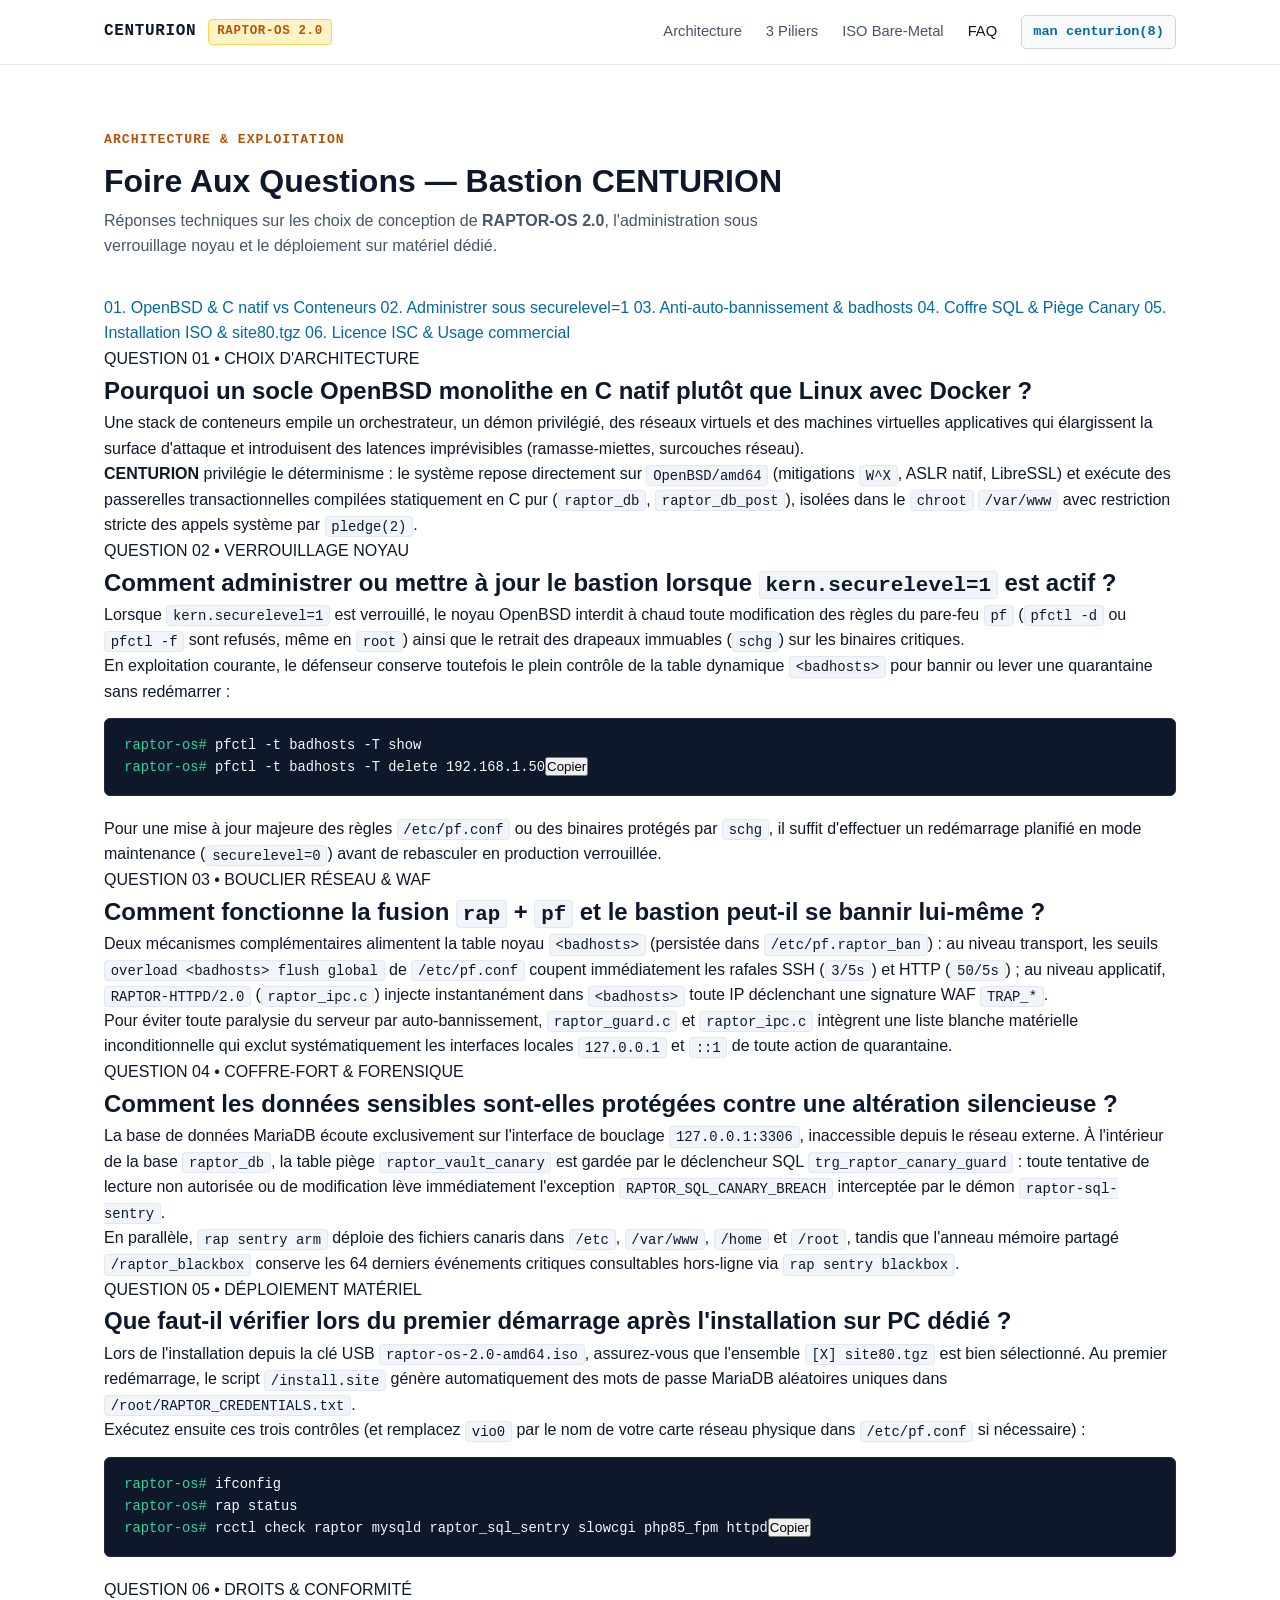
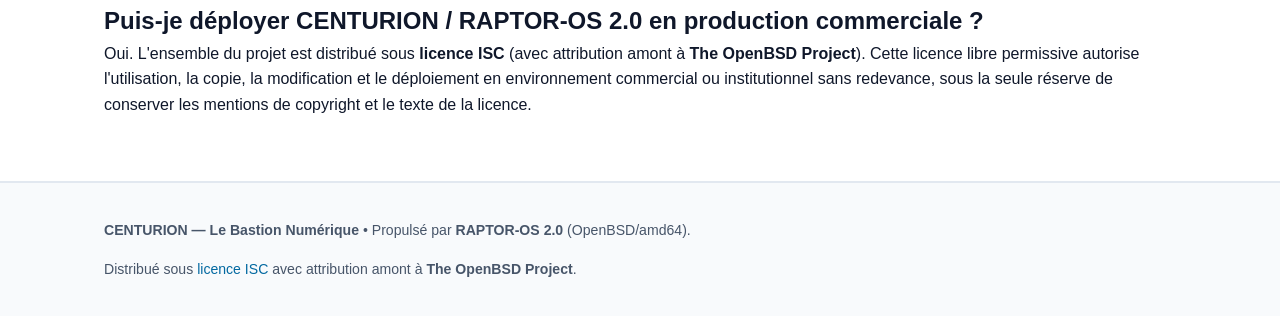
==== docs/faq.html @ a3b01742 "docs: ajout FAQ, checklist post-install et copie tactile - Création de la page FAQ technique (docs/f" ====
<!DOCTYPE html>
<html lang="fr">
<head>
    <meta charset="UTF-8">
    <meta name="viewport" content="width=device-width, initial-scale=1.0">
    <title>FAQ Architecture &amp; Exploitation — CENTURION | RAPTOR-OS 2.0</title>
    <link rel="stylesheet" href="assets/css/centurion.css">
</head>
<body>
    <header class="topbar">
        <div class="container topbar-inner">
            <a href="index.html" class="brand">
                <span>CENTURION</span>
                <span class="brand-tag">RAPTOR-OS 2.0</span>
            </a>
            <nav class="nav-links" aria-label="Navigation principale">
                <a href="index.html#architecture">Architecture</a>
                <a href="index.html#piliers">3 Piliers</a>
                <a href="index.html#bare-metal">ISO Bare-Metal</a>
                <a href="faq.html" class="active">FAQ</a>
                <a href="man.html" class="nav-man-pill">man centurion(8)</a>
            </nav>
        </div>
    </header>
    <main class="section">
        <div class="container">
            <div class="section-header">
                <div class="section-kicker">Architecture &amp; Exploitation</div>
                <h1>Foire Aux Questions — Bastion CENTURION</h1>
                <p>Réponses techniques sur les choix de conception de <strong>RAPTOR-OS 2.0</strong>, l'administration sous verrouillage noyau et le déploiement sur matériel dédié.</p>
            </div>
            <nav class="faq-toc" aria-label="Sommaire des questions">
                <a href="#q-socle">01. OpenBSD &amp; C natif vs Conteneurs</a>
                <a href="#q-securelevel">02. Administrer sous securelevel=1</a>
                <a href="#q-pf-guard">03. Anti-auto-bannissement &amp; badhosts</a>
                <a href="#q-coffre-canary">04. Coffre SQL &amp; Piège Canary</a>
                <a href="#q-bare-metal">05. Installation ISO &amp; site80.tgz</a>
                <a href="#q-licence-isc">06. Licence ISC &amp; Usage commercial</a>
            </nav>
            <div class="faq-list">

                <!-- 04. Questions 01 & 02 -->
                <article class="faq-item" id="q-socle">
                    <span class="faq-q-tag">QUESTION 01 &bull; CHOIX D'ARCHITECTURE</span>
                    <h2>Pourquoi un socle OpenBSD monolithe en C natif plutôt que Linux avec Docker ?</h2>
                    <p>
                        Une stack de conteneurs empile un orchestrateur, un démon privilégié, des réseaux virtuels et des
                        machines virtuelles applicatives qui élargissent la surface d'attaque et introduisent des latences
                        imprévisibles (ramasse-miettes, surcouches réseau).
                    </p>
                    <p>
                        <strong>CENTURION</strong> privilégie le déterminisme : le système repose directement sur
                        <code>OpenBSD/amd64</code> (mitigations <code>W^X</code>, ASLR natif, LibreSSL) et exécute des
                        passerelles transactionnelles compilées statiquement en C pur (<code>raptor_db</code>,
                        <code>raptor_db_post</code>), isolées dans le <code>chroot</code> <code>/var/www</code> avec
                        restriction stricte des appels système par <code>pledge(2)</code>.
                    </p>
                </article>

                <article class="faq-item security" id="q-securelevel">
                    <span class="faq-q-tag">QUESTION 02 &bull; VERROUILLAGE NOYAU</span>
                    <h2>Comment administrer ou mettre à jour le bastion lorsque <code>kern.securelevel=1</code> est actif ?</h2>
                    <p>
                        Lorsque <code>kern.securelevel=1</code> est verrouillé, le noyau OpenBSD interdit à chaud toute
                        modification des règles du pare-feu <code>pf</code> (<code>pfctl -d</code> ou <code>pfctl -f</code>
                        sont refusés, même en <code>root</code>) ainsi que le retrait des drapeaux immuables (<code>schg</code>)
                        sur les binaires critiques.
                    </p>
                    <p>
                        En exploitation courante, le défenseur conserve toutefois le plein contrôle de la table dynamique
                        <code>&lt;badhosts&gt;</code> pour bannir ou lever une quarantaine sans redémarrer :
                    </p>
                    <pre class="terminal-block"><span class="prompt">raptor-os# </span>pfctl -t badhosts -T show
<span class="prompt">raptor-os# </span>pfctl -t badhosts -T delete 192.168.1.50</pre>
                    <p>
                        Pour une mise à jour majeure des règles <code>/etc/pf.conf</code> ou des binaires protégés par
                        <code>schg</code>, il suffit d'effectuer un redémarrage planifié en mode maintenance
                        (<code>securelevel=0</code>) avant de rebasculer en production verrouillée.
                    </p>
                </article>

                <!-- 05. Questions 03 & 04 -->
                <article class="faq-item security" id="q-pf-guard">
                    <span class="faq-q-tag">QUESTION 03 &bull; BOUCLIER RÉSEAU &amp; WAF</span>
                    <h2>Comment fonctionne la fusion <code>rap</code> + <code>pf</code> et le bastion peut-il se bannir lui-même ?</h2>
                    <p>
                        Deux mécanismes complémentaires alimentent la table noyau <code>&lt;badhosts&gt;</code>
                        (persistée dans <code>/etc/pf.raptor_ban</code>) : au niveau transport, les seuils
                        <code>overload &lt;badhosts&gt; flush global</code> de <code>/etc/pf.conf</code> coupent
                        immédiatement les rafales SSH (<code>3/5s</code>) et HTTP (<code>50/5s</code>) ; au niveau applicatif,
                        <code>RAPTOR-HTTPD/2.0</code> (<code>raptor_ipc.c</code>) injecte instantanément dans
                        <code>&lt;badhosts&gt;</code> toute IP déclenchant une signature WAF <code>TRAP_*</code>.
                    </p>
                    <p>
                        Pour éviter toute paralysie du serveur par auto-bannissement, <code>raptor_guard.c</code> et
                        <code>raptor_ipc.c</code> intègrent une liste blanche matérielle inconditionnelle qui exclut
                        systématiquement les interfaces locales <code>127.0.0.1</code> et <code>::1</code> de toute action
                        de quarantaine.
                    </p>
                </article>

                <article class="faq-item vault" id="q-coffre-canary">
                    <span class="faq-q-tag">QUESTION 04 &bull; COFFRE-FORT &amp; FORENSIQUE</span>
                    <h2>Comment les données sensibles sont-elles protégées contre une altération silencieuse ?</h2>
                    <p>
                        La base de données MariaDB écoute exclusivement sur l'interface de bouclage
                        <code>127.0.0.1:3306</code>, inaccessible depuis le réseau externe. À l'intérieur de la base
                        <code>raptor_db</code>, la table piège <code>raptor_vault_canary</code> est gardée par le
                        déclencheur SQL <code>trg_raptor_canary_guard</code> : toute tentative de lecture non autorisée ou
                        de modification lève immédiatement l'exception <code>RAPTOR_SQL_CANARY_BREACH</code> interceptée par
                        le démon <code>raptor-sql-sentry</code>.
                    </p>
                    <p>
                        En parallèle, <code>rap sentry arm</code> déploie des fichiers canaris dans <code>/etc</code>,
                        <code>/var/www</code>, <code>/home</code> et <code>/root</code>, tandis que l'anneau mémoire
                        partagé <code>/raptor_blackbox</code> conserve les 64 derniers événements critiques consultables
                        hors-ligne via <code>rap sentry blackbox</code>.
                    </p>
                </article>

                <!-- 06. Questions 05 & 06 -->
                <article class="faq-item" id="q-bare-metal">
                    <span class="faq-q-tag">QUESTION 05 &bull; DÉPLOIEMENT MATÉRIEL</span>
                    <h2>Que faut-il vérifier lors du premier démarrage après l'installation sur PC dédié ?</h2>
                    <p>
                        Lors de l'installation depuis la clé USB <code>raptor-os-2.0-amd64.iso</code>, assurez-vous que
                        l'ensemble <code>[X] site80.tgz</code> est bien sélectionné. Au premier redémarrage, le script
                        <code>/install.site</code> génère automatiquement des mots de passe MariaDB aléatoires uniques dans
                        <code>/root/RAPTOR_CREDENTIALS.txt</code>.
                    </p>
                    <p>
                        Exécutez ensuite ces trois contrôles (et remplacez <code>vio0</code> par le nom de votre carte
                        réseau physique dans <code>/etc/pf.conf</code> si nécessaire) :
                    </p>
                    <pre class="terminal-block"><span class="prompt">raptor-os# </span>ifconfig
<span class="prompt">raptor-os# </span>rap status
<span class="prompt">raptor-os# </span>rcctl check raptor mysqld raptor_sql_sentry slowcgi php85_fpm httpd</pre>
                </article>

                <article class="faq-item" id="q-licence-isc">
                    <span class="faq-q-tag">QUESTION 06 &bull; DROITS &amp; CONFORMITÉ</span>
                    <h2>Puis-je déployer CENTURION / RAPTOR-OS 2.0 en production commerciale ?</h2>
                    <p>
                        Oui. L'ensemble du projet est distribué sous <strong>licence ISC</strong> (avec attribution amont à
                        <strong>The OpenBSD Project</strong>). Cette licence libre permissive autorise l'utilisation, la
                        copie, la modification et le déploiement en environnement commercial ou institutionnel sans redevance,
                        sous la seule réserve de conserver les mentions de copyright et le texte de la licence.
                    </p>
                </article>
            </div>
        </div>
    </main>

    <!-- 07. Pied de page & Chargement modulaire -->
    <footer class="footer">
        <div class="container footer-inner">
            <div>
                <strong>CENTURION — Le Bastion Numérique</strong> &bull; Propulsé par <strong>RAPTOR-OS 2.0</strong> (OpenBSD/amd64).
            </div>
            <div>
                Distribué sous <a href="../LICENSE">licence ISC</a> avec attribution amont à <strong>The OpenBSD Project</strong>.
            </div>
        </div>
    </footer>

    <script src="assets/js/copy-code.js"></script>
</body>
</html>
---- docs/assets/css/centurion.css ----
/* ============================================================================
 * FICHIER     : docs/assets/css/centurion.css
 * REVISION    : 1.1
 * DESCRIPTION : Feuille de style principale et modulaire du site vitrine et
 *               technique CENTURION — Le Bastion Numerique (RAPTOR-OS 2.0).
 *               Passage au theme clair haute lisibilite sur fond blanc pur,
 *               bordures nettes, cartes d'architecture 3 couches, blocs
 *               SHA256/Bare-Metal et tableau de banc d'essai Red Team.
 *
 * SECTIONS NUMEROTEES :
 *   01. Variables & Palette claire (:root)
 *   02. Reinitialisation & Typographie de base
 *   03. Barre de navigation & Badges d'etat
 *   04. Section Hero & Flux d'architecture 3 couches
 *   05. Cartes des 3 piliers (Transactions, Coffre-fort, Fusion rap+pf)
 *   06. Bloc Bare-Metal ISO, SHA256 & Commandes Terminal
 *   07. Tableau Banc d'essai Red Team (Reseau local)
 *   08. Pied de page, Licence ISC & Responsive
 * ============================================================================ */

/* 01. Variables & Palette claire (:root) */
:root {
    --bg-primary: #ffffff;
    --bg-secondary: #f8fafc;
    --bg-card: #ffffff;
    --bg-surface: #f1f5f9;
    --bg-terminal: #0f172a;
    --border-subtle: #e2e8f0;
    --border-accent: #cbd5e1;
    --text-main: #0f172a;
    --text-muted: #475569;
    --accent-amber: #b45309;
    --accent-amber-btn: #d97706;
    --accent-cyan: #0369a1;
    --accent-emerald: #047857;
    --accent-crimson: #b91c1c;
    --font-sans: -apple-system, BlinkMacSystemFont, "Segoe UI", Roboto, Oxygen, Ubuntu, Cantarell, sans-serif;
    --font-mono: "JetBrains Mono", "Fira Code", "SFMono-Regular", Consolas, "Liberation Mono", Menlo, monospace;
}

/* 02. Reinitialisation & Typographie de base */
*, *::before, *::after {
    box-sizing: border-box;
    margin: 0;
    padding: 0;
}

html {
    scroll-behavior: smooth;
    background-color: var(--bg-primary);
    color: var(--text-main);
    font-family: var(--font-sans);
    line-height: 1.6;
    font-size: 16px;
}

body {
    min-height: 100vh;
    display: flex;
    flex-direction: column;
    background-color: var(--bg-primary);
}

a {
    color: var(--accent-cyan);
    text-decoration: none;
    transition: color 0.15s ease;
}

a:hover {
    color: var(--accent-amber);
}

code, pre {
    font-family: var(--font-mono);
}

:not(pre) > code {
    background-color: var(--bg-surface);
    color: var(--text-main);
    border: 1px solid var(--border-subtle);
    padding: 0.1rem 0.36rem;
    border-radius: 4px;
    font-size: 0.87em;
}

.container {
    width: 100%;
    max-width: 1120px;
    margin: 0 auto;
    padding: 0 1.5rem;
}

/* 03. Barre de navigation & Badges d'etat */
.topbar {
    position: sticky;
    top: 0;
    z-index: 100;
    background-color: rgba(255, 255, 255, 0.95);
    backdrop-filter: blur(8px);
    border-bottom: 1px solid var(--border-subtle);
}

.topbar-inner {
    display: flex;
    align-items: center;
    justify-content: space-between;
    height: 64px;
    gap: 1rem;
}

.brand {
    display: flex;
    align-items: center;
    gap: 0.75rem;
    font-family: var(--font-mono);
    font-weight: 700;
    letter-spacing: 0.04em;
    color: var(--text-main);
}

.brand-tag {
    background-color: #fef3c7;
    color: var(--accent-amber);
    border: 1px solid #fcd34d;
    padding: 0.15rem 0.5rem;
    border-radius: 4px;
    font-size: 0.78rem;
}

.nav-links {
    display: flex;
    align-items: center;
    gap: 1.5rem;
    font-size: 0.92rem;
}

.nav-links a {
    color: var(--text-muted);
    font-weight: 500;
}

.nav-links a.active,
.nav-links a:hover {
    color: var(--text-main);
}

.nav-man-pill {
    font-family: var(--font-mono);
    background-color: var(--bg-secondary);
    border: 1px solid var(--border-accent);
    padding: 0.3rem 0.7rem;
    border-radius: 5px;
    color: var(--accent-cyan) !important;
    font-size: 0.85rem;
    font-weight: 600 !important;
}

.nav-man-pill:hover {
    border-color: var(--accent-amber);
    color: var(--accent-amber) !important;
    background-color: #fffbeb;
}

/* 04. Section Hero & Flux d'architecture 3 couches */
.hero {
    padding: 4.5rem 0 3.5rem;
    border-bottom: 1px solid var(--border-subtle);
    background: linear-gradient(180deg, #f8fafc 0%, #ffffff 100%);
}

.status-bar {
    display: inline-flex;
    flex-wrap: wrap;
    align-items: center;
    gap: 0.65rem;
    font-family: var(--font-mono);
    font-size: 0.8rem;
    font-weight: 600;
    color: var(--accent-emerald);
    background-color: #ecfdf5;
    border: 1px solid #a7f3d0;
    padding: 0.35rem 0.85rem;
    border-radius: 999px;
    margin-bottom: 1.5rem;
}

.status-dot {
    width: 8px;
    height: 8px;
    border-radius: 50%;
    background-color: var(--accent-emerald);
}

.hero h1 {
    font-size: clamp(2rem, 4vw, 3rem);
    line-height: 1.15;
    letter-spacing: -0.02em;
    color: var(--text-main);
    margin-bottom: 1rem;
}

.hero h1 span {
    color: var(--accent-amber);
}

.hero-lead {
    max-width: 780px;
    color: var(--text-muted);
    font-size: 1.12rem;
    margin-bottom: 2rem;
}

.hero-actions {
    display: flex;
    flex-wrap: wrap;
    gap: 1rem;
    margin-bottom: 2.75rem;
}

.btn {
    display: inline-flex;
    align-items: center;
    gap: 0.5rem;
    padding: 0.72rem 1.25rem;
    border-radius: 6px;
    font-weight: 600;
    font-size: 0.95rem;
    border: 1px solid transparent;
    cursor: pointer;
    transition: all 0.15s ease;
}

.btn-primary {
    background-color: var(--accent-amber-btn);
    color: #ffffff;
}

.btn-primary:hover {
    background-color: var(--accent-amber);
    color: #ffffff;
}

.btn-secondary {
    background-color: #ffffff;
    border-color: var(--border-accent);
    color: var(--text-main);
    font-family: var(--font-mono);
    font-size: 0.88rem;
}

.btn-secondary:hover {
    border-color: var(--accent-cyan);
    color: var(--accent-cyan);
    background-color: #f0f9ff;
}

.pipeline {
    display: grid;
    grid-template-columns: repeat(auto-fit, minmax(230px, 1fr));
    gap: 1rem;
    background-color: var(--bg-secondary);
    border: 1px solid var(--border-subtle);
    border-radius: 8px;
    padding: 1.25rem;
}

.pipe-step {
    background-color: #ffffff;
    border: 1px solid var(--border-subtle);
    border-left: 4px solid var(--accent-cyan);
    padding: 0.95rem 1rem;
    border-radius: 6px;
    box-shadow: 0 1px 2px rgba(15, 23, 42, 0.04);
}

.pipe-step.lock {
    border-left-color: var(--accent-amber-btn);
}

.pipe-step.vault {
    border-left-color: var(--accent-emerald);
}

.pipe-label {
    font-family: var(--font-mono);
    font-size: 0.75rem;
    font-weight: 600;
    text-transform: uppercase;
    color: var(--text-muted);
    margin-bottom: 0.3rem;
}

.pipe-title {
    font-family: var(--font-mono);
    font-weight: 700;
    font-size: 0.95rem;
    color: var(--text-main);
    margin-bottom: 0.3rem;
}

.pipe-desc {
    font-size: 0.85rem;
    color: var(--text-muted);
}

/* 05. Cartes des 3 piliers (Transactions, Coffre-fort, Fusion rap+pf) */
.section {
    padding: 4rem 0;
    border-bottom: 1px solid var(--border-subtle);
    background-color: var(--bg-primary);
}

.section-header {
    margin-bottom: 2.25rem;
}

.section-kicker {
    font-family: var(--font-mono);
    font-size: 0.82rem;
    font-weight: 700;
    text-transform: uppercase;
    letter-spacing: 0.08em;
    color: var(--accent-amber);
    margin-bottom: 0.4rem;
}

.section-header h2 {
    font-size: 1.85rem;
    letter-spacing: -0.01em;
    color: var(--text-main);
    margin-bottom: 0.5rem;
}

.section-header p {
    color: var(--text-muted);
    max-width: 740px;
}

.grid-3 {
    display: grid;
    grid-template-columns: repeat(auto-fit, minmax(300px, 1fr));
    gap: 1.5rem;
}

.card {
    background-color: var(--bg-card);
    border: 1px solid var(--border-subtle);
    border-radius: 8px;
    padding: 1.6rem;
    display: flex;
    flex-direction: column;
    gap: 0.85rem;
    box-shadow: 0 1px 3px rgba(15, 23, 42, 0.05);
}

.card-badge {
    align-self: flex-start;
    font-family: var(--font-mono);
    font-size: 0.75rem;
    font-weight: 600;
    padding: 0.2rem 0.55rem;
    border-radius: 4px;
    background-color: #f0f9ff;
    color: var(--accent-cyan);
    border: 1px solid #bae6fd;
}

.card h3 {
    font-size: 1.2rem;
    color: var(--text-main);
}

.card p {
    color: var(--text-muted);
    font-size: 0.94rem;
}

.spec-list {
    list-style: none;
    margin-top: 0.4rem;
    display: flex;
    flex-direction: column;
    gap: 0.45rem;
    font-size: 0.88rem;
}

.spec-list li {
    padding-left: 1.15rem;
    position: relative;
    color: var(--text-main);
}

.spec-list li::before {
    content: ">";
    position: absolute;
    left: 0;
    font-family: var(--font-mono);
    color: var(--accent-amber);
    font-weight: 700;
}

/* 06. Bloc Bare-Metal ISO, SHA256 & Commandes Terminal */
.release-box {
    background-color: var(--bg-secondary);
    border: 1px solid var(--border-accent);
    border-radius: 8px;
    padding: 1.75rem;
}

.release-meta {
    display: flex;
    flex-wrap: wrap;
    gap: 1rem 2rem;
    padding-bottom: 1.25rem;
    margin-bottom: 1.25rem;
    border-bottom: 1px solid var(--border-subtle);
    font-family: var(--font-mono);
    font-size: 0.88rem;
    color: var(--text-main);
}

.release-meta span strong {
    color: var(--accent-amber);
}

.terminal-block {
    background-color: var(--bg-terminal);
    border: 1px solid #1e293b;
    border-radius: 6px;
    padding: 1rem 1.2rem;
    overflow-x: auto;
    font-size: 0.86rem;
    color: #f8fafc;
    margin: 0.85rem 0 1.25rem;
}

.terminal-block .prompt {
    color: #34d399;
    user-select: none;
}

.sha-box {
    background-color: #ffffff;
    border: 1px dashed var(--border-accent);
    padding: 0.75rem 1rem;
    border-radius: 6px;
    font-family: var(--font-mono);
    font-size: 0.82rem;
    font-weight: 600;
    color: var(--accent-cyan);
    word-break: break-all;
}

/* 07. Tableau Banc d'essai Red Team (Reseau local) */
.table-wrap {
    overflow-x: auto;
    border: 1px solid var(--border-subtle);
    border-radius: 8px;
    background-color: var(--bg-card);
    box-shadow: 0 1px 3px rgba(15, 23, 42, 0.04);
}

table {
    width: 100%;
    border-collapse: collapse;
    text-align: left;
    font-size: 0.9rem;
}

th, td {
    padding: 0.9rem 1.1rem;
    border-bottom: 1px solid var(--border-subtle);
    color: var(--text-main);
}

th {
    background-color: var(--bg-secondary);
    font-family: var(--font-mono);
    font-size: 0.8rem;
    text-transform: uppercase;
    color: var(--text-muted);
}

tr:last-child td {
    border-bottom: none;
}

.tag-ready {
    font-family: var(--font-mono);
    font-size: 0.76rem;
    font-weight: 600;
    padding: 0.2rem 0.5rem;
    border-radius: 4px;
    background-color: #fef3c7;
    color: var(--accent-amber);
    border: 1px solid #fcd34d;
}

/* 08. Pied de page, Licence ISC & Responsive */
.footer {
    margin-top: auto;
    padding: 2.25rem 0;
    background-color: var(--bg-secondary);
    border-top: 1px solid var(--border-subtle);
    color: var(--text-muted);
    font-size: 0.88rem;
}

.footer-inner {
    display: flex;
    flex-wrap: wrap;
    justify-content: space-between;
    align-items: center;
    gap: 1rem;
}

@media (max-width: 680px) {
    .topbar-inner {
        height: auto;
        padding: 0.85rem 0;
        flex-direction: column;
        align-items: flex-start;
    }

    .nav-links {
        flex-wrap: wrap;
        gap: 0.9rem;
    }
}

/* 09. Page de manuel unifiee man centurion(8) (rap + pf) */
.man-toolbar {
    background-color: var(--bg-secondary);
    border: 1px solid var(--border-subtle);
    border-radius: 8px;
    padding: 1.15rem 1.25rem;
    margin-bottom: 1.75rem;
    display: flex;
    flex-direction: column;
    gap: 0.9rem;
}

.man-search-row {
    display: flex;
    flex-wrap: wrap;
    align-items: center;
    gap: 0.75rem;
}

.man-search-input {
    flex: 1 1 280px;
    font-family: var(--font-mono);
    font-size: 0.92rem;
    padding: 0.65rem 0.9rem;
    background-color: #ffffff;
    color: var(--text-main);
    border: 1px solid var(--border-accent);
    border-radius: 6px;
    outline: none;
}

.man-search-input:focus {
    border-color: var(--accent-cyan);
    box-shadow: 0 0 0 3px rgba(3, 105, 161, 0.12);
}

.man-count {
    font-family: var(--font-mono);
    font-size: 0.82rem;
    color: var(--text-muted);
}

.man-filters {
    display: flex;
    flex-wrap: wrap;
    gap: 0.5rem;
}

.filter-btn {
    font-family: var(--font-mono);
    font-size: 0.8rem;
    font-weight: 600;
    padding: 0.35rem 0.75rem;
    border-radius: 5px;
    border: 1px solid var(--border-accent);
    background-color: #ffffff;
    color: var(--text-muted);
    cursor: pointer;
    transition: all 0.15s ease;
}

.filter-btn:hover {
    border-color: var(--accent-cyan);
    color: var(--accent-cyan);
}

.filter-btn.active {
    background-color: var(--text-main);
    border-color: var(--text-main);
    color: #ffffff;
}

.man-sheet {
    background-color: #ffffff;
    border: 1px solid var(--border-accent);
    border-radius: 8px;
    padding: 2rem 2.25rem;
    box-shadow: 0 1px 4px rgba(15, 23, 42, 0.05);
}

.man-running-header,
.man-running-footer {
    display: flex;
    justify-content: space-between;
    align-items: center;
    font-family: var(--font-mono);
    font-size: 0.84rem;
    font-weight: 700;
    color: var(--text-muted);
    padding-bottom: 0.85rem;
    border-bottom: 2px solid var(--text-main);
    margin-bottom: 1.75rem;
}

/* 12. Checklist Operateur Post-Installation Bare-Metal */
.checklist-grid {
    display: grid;
    grid-template-columns: repeat(auto-fit, minmax(300px, 1fr));
    gap: 1.25rem;
    margin-top: 1.5rem;
}

.check-card {
    background-color: #ffffff;
    border: 1px solid var(--border-subtle);
    border-top: 3px solid var(--accent-cyan);
    border-radius: 8px;
    padding: 1.35rem 1.4rem;
    display: flex;
    flex-direction: column;
    gap: 0.65rem;
    box-shadow: 0 1px 3px rgba(15, 23, 42, 0.04);
}

.check-card.critical {
    border-top-color: var(--accent-amber-btn);
}

.check-card.verified {
    border-top-color: var(--accent-emerald);
}

.check-step-badge {
    align-self: flex-start;
    font-family: var(--font-mono);
    font-size: 0.74rem;
    font-weight: 700;
    padding: 0.18rem 0.55rem;
    border-radius: 4px;
    background-color: var(--bg-surface);
    color: var(--text-main);
    border: 1px solid var(--border-accent);
}

.check-card h3 {
    font-size: 1.06rem;
    color: var(--text-main);
}

.check-card p {
    font-size: 0.9rem;
    color: var(--text-muted);
}

.check-card .terminal-block {
    margin: 0.35rem 0 0;
    font-size: 0.82rem;
}

@media (max-width: 680px) {
    .checklist-grid {
        grid-template-columns: 1fr;
    }

    .check-card {
        padding: 1.1rem 1rem;
    }
}
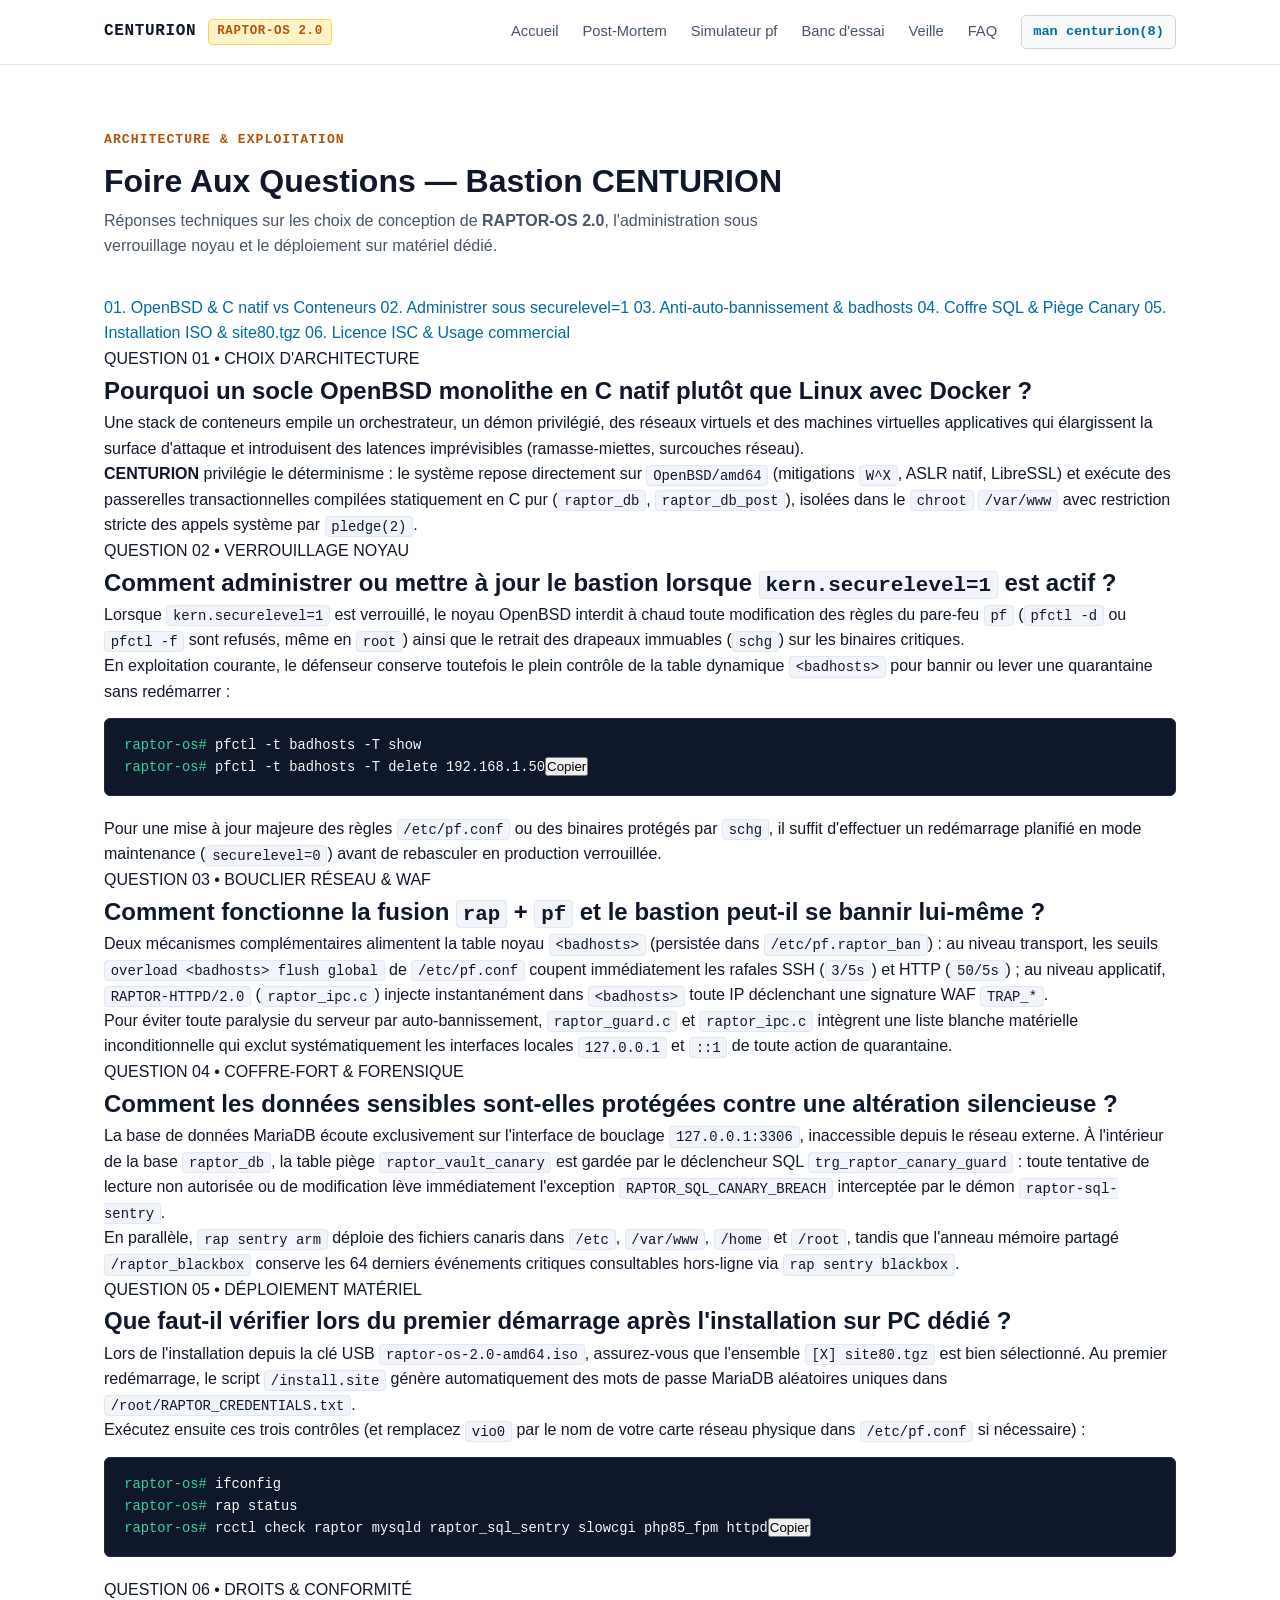
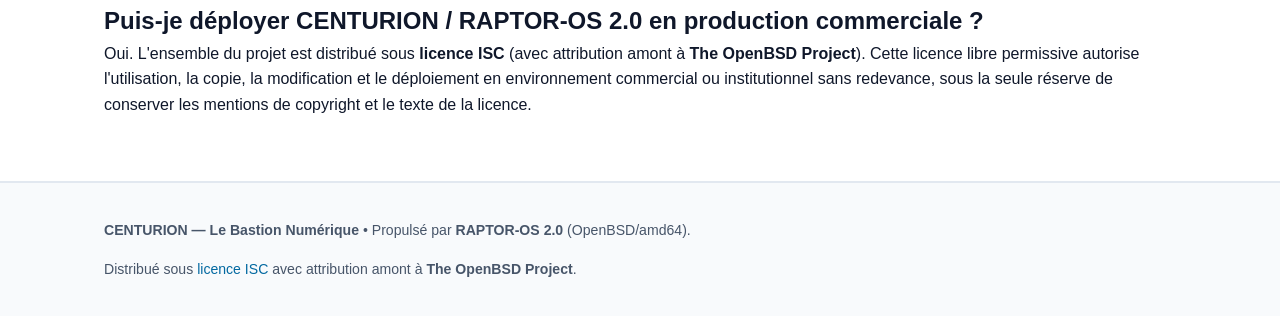
==== commit ea0d2731: "Unification navigation, Module 4 Banc d'essai Bare-Metal et SEO Finalisation de la structure du site" ====
--- a/docs/faq.html
+++ b/docs/faq.html
@@ -13,11 +13,13 @@
                 <span>CENTURION</span>
                 <span class="brand-tag">RAPTOR-OS 2.0</span>
             </a>
-            <nav class="nav-links" aria-label="Navigation principale">
-                <a href="index.html#architecture">Architecture</a>
-                <a href="index.html#piliers">3 Piliers</a>
-                <a href="index.html#bare-metal">ISO Bare-Metal</a>
-                <a href="faq.html" class="active">FAQ</a>
+           <nav class="nav-links" aria-label="Navigation principale">
+                <a href="index.html">Accueil</a>
+                <a href="scenarios.html">Post-Mortem</a>
+                <a href="simulateur.html">Simulateur pf</a>
+                <a href="benchmarks.html">Banc d'essai</a>
+                <a href="veille.html">Veille</a>
+                <a href="faq.html">FAQ</a>
                 <a href="man.html" class="nav-man-pill">man centurion(8)</a>
             </nav>
         </div>
